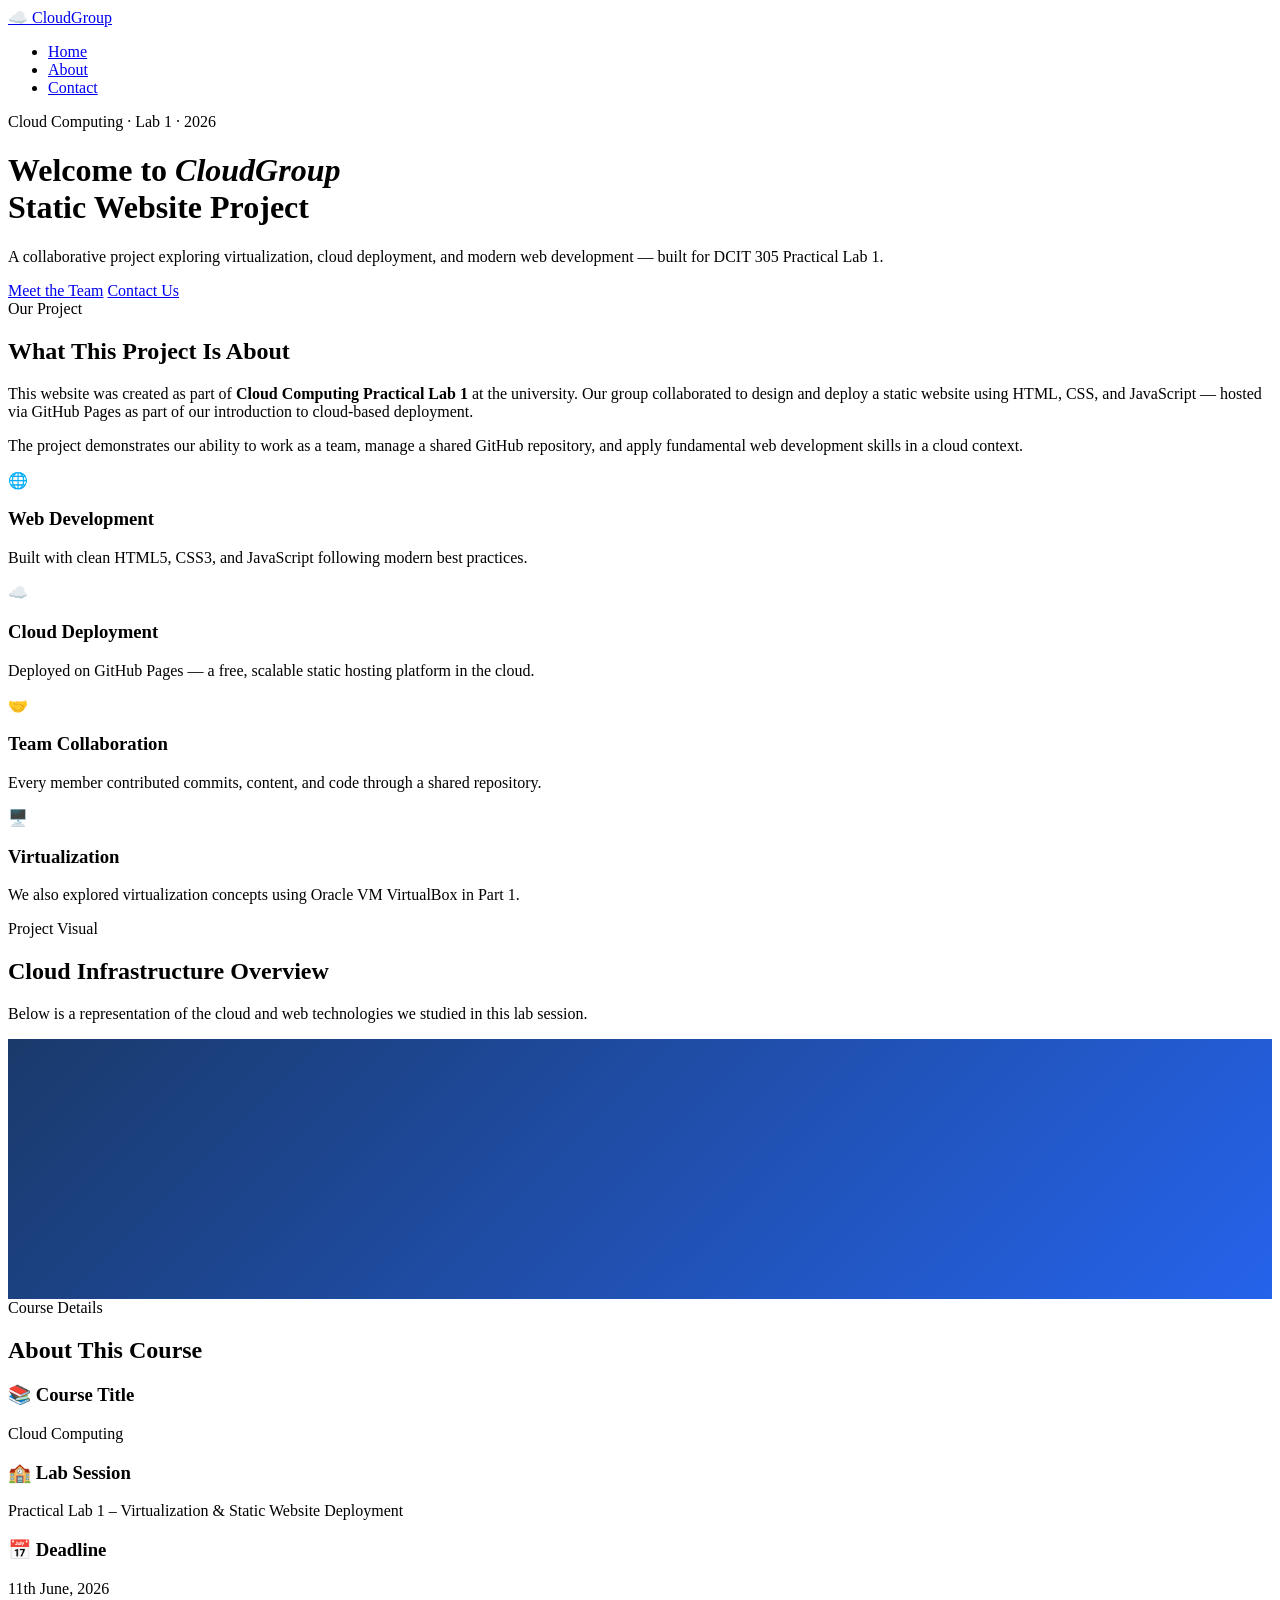
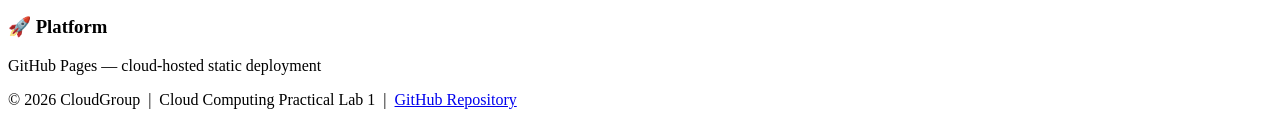
==== index.html @ 9d515b61 "Add files via upload" ====
<!DOCTYPE html>
<html lang="en">
<head>
  <meta charset="UTF-8" />
  <meta name="viewport" content="width=device-width, initial-scale=1.0" />
  <title>CloudGroup – Home</title>
  <link rel="stylesheet" href="style.css" />
</head>
<body>

  <!-- NAV -->
  <nav>
    <a class="nav-logo" href="index.html">☁️ <span>CloudGroup</span></a>
    <ul>
      <li><a href="index.html" class="active">Home</a></li>
      <li><a href="about.html">About</a></li>
      <li><a href="contact.html">Contact</a></li>
    </ul>
  </nav>

  <!-- HERO -->
  <div class="hero">
    <div class="hero-badge">Cloud Computing · Lab 1 · 2026</div>
    <h1>Welcome to <em>CloudGroup</em><br>Static Website Project</h1>
    <p>A collaborative project exploring virtualization, cloud deployment, and modern web development — built for DCIT 305 Practical Lab 1.</p>
    <div class="hero-btns">
      <a href="about.html" class="btn btn-primary">Meet the Team</a>
      <a href="contact.html" class="btn btn-outline">Contact Us</a>
    </div>
  </div>

  <!-- ABOUT SECTION -->
  <section>
    <div class="container">
      <div class="section-label">Our Project</div>
      <h2>What This Project Is About</h2>
      <p>
        This website was created as part of <strong>Cloud Computing Practical Lab 1</strong> at the university.
        Our group collaborated to design and deploy a static website using HTML, CSS, and JavaScript — hosted
        via GitHub Pages as part of our introduction to cloud-based deployment.
      </p>
      <p>
        The project demonstrates our ability to work as a team, manage a shared GitHub repository,
        and apply fundamental web development skills in a cloud context.
      </p>

      <div class="cards">
        <div class="card">
          <div class="card-icon">🌐</div>
          <h3>Web Development</h3>
          <p>Built with clean HTML5, CSS3, and JavaScript following modern best practices.</p>
        </div>
        <div class="card">
          <div class="card-icon">☁️</div>
          <h3>Cloud Deployment</h3>
          <p>Deployed on GitHub Pages — a free, scalable static hosting platform in the cloud.</p>
        </div>
        <div class="card">
          <div class="card-icon">🤝</div>
          <h3>Team Collaboration</h3>
          <p>Every member contributed commits, content, and code through a shared repository.</p>
        </div>
        <div class="card">
          <div class="card-icon">🖥️</div>
          <h3>Virtualization</h3>
          <p>We also explored virtualization concepts using Oracle VM VirtualBox in Part 1.</p>
        </div>
      </div>
    </div>
  </section>

  <!-- IMAGE SECTION -->
  <section>
    <div class="container">
      <div class="section-label">Project Visual</div>
      <h2>Cloud Infrastructure Overview</h2>
      <p>Below is a representation of the cloud and web technologies we studied in this lab session.</p>
      <img
        src="images/image.jpg"
        alt="Cloud computing and web development illustration"
        class="project-img"
        onerror="this.style.background='linear-gradient(135deg,#1a3a6b,#2563eb)';this.style.height='260px';this.alt='';this.style.display='block';"
      />
    </div>
  </section>

  <!-- COURSE INFO -->
  <section>
    <div class="container">
      <div class="section-label">Course Details</div>
      <h2>About This Course</h2>
      <div class="cards">
        <div class="card">
          <h3>📚 Course Title</h3>
          <p>Cloud Computing</p>
        </div>
        <div class="card">
          <h3>🏫 Lab Session</h3>
          <p>Practical Lab 1 – Virtualization &amp; Static Website Deployment</p>
        </div>
        <div class="card">
          <h3>📅 Deadline</h3>
          <p>11th June, 2026</p>
        </div>
        <div class="card">
          <h3>🚀 Platform</h3>
          <p>GitHub Pages — cloud-hosted static deployment</p>
        </div>
      </div>
    </div>
  </section>

  <footer>
    <p>© 2026 CloudGroup &nbsp;|&nbsp; Cloud Computing Practical Lab 1 &nbsp;|&nbsp;
       <a href="https://github.com" target="_blank">GitHub Repository</a>
    </p>
  </footer>

</body>
</html>
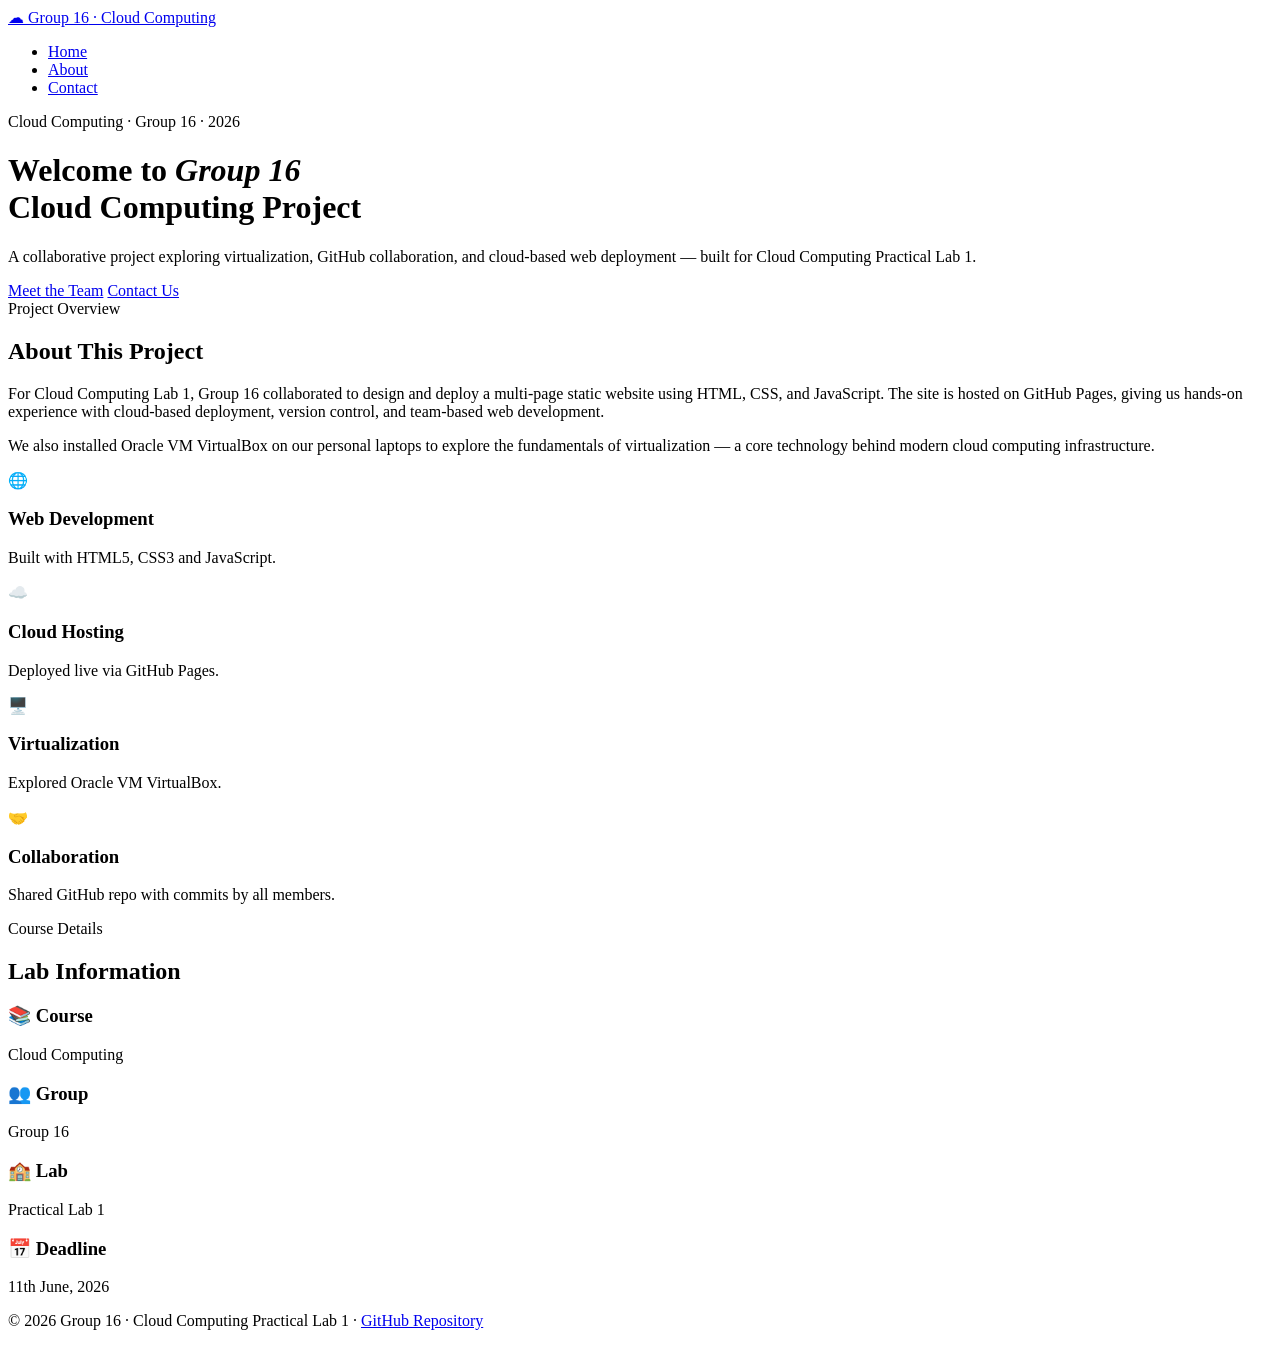
==== commit 2d1f7e0c: "Add files via upload" ====
--- a/index.html
+++ b/index.html
@@ -1,120 +1,57 @@
 <!DOCTYPE html>
 <html lang="en">
 <head>
-  <meta charset="UTF-8" />
-  <meta name="viewport" content="width=device-width, initial-scale=1.0" />
-  <title>CloudGroup – Home</title>
-  <link rel="stylesheet" href="style.css" />
+  <meta charset="UTF-8"/>
+  <meta name="viewport" content="width=device-width, initial-scale=1.0"/>
+  <title>Group 16 – Cloud Computing</title>
+  <link rel="stylesheet" href="style.css"/>
 </head>
 <body>
-
-  <!-- NAV -->
-  <nav>
-    <a class="nav-logo" href="index.html">☁️ <span>CloudGroup</span></a>
-    <ul>
-      <li><a href="index.html" class="active">Home</a></li>
-      <li><a href="about.html">About</a></li>
-      <li><a href="contact.html">Contact</a></li>
-    </ul>
-  </nav>
-
-  <!-- HERO -->
-  <div class="hero">
-    <div class="hero-badge">Cloud Computing · Lab 1 · 2026</div>
-    <h1>Welcome to <em>CloudGroup</em><br>Static Website Project</h1>
-    <p>A collaborative project exploring virtualization, cloud deployment, and modern web development — built for DCIT 305 Practical Lab 1.</p>
-    <div class="hero-btns">
-      <a href="about.html" class="btn btn-primary">Meet the Team</a>
-      <a href="contact.html" class="btn btn-outline">Contact Us</a>
+<nav>
+  <a class="nav-logo" href="index.html">☁ <span>Group 16</span> · Cloud Computing</a>
+  <ul>
+    <li><a href="index.html" class="active">Home</a></li>
+    <li><a href="about.html">About</a></li>
+    <li><a href="contact.html">Contact</a></li>
+  </ul>
+</nav>
+<div class="hero">
+  <div class="hero-badge">Cloud Computing · Group 16 · 2026</div>
+  <h1>Welcome to <em>Group 16</em><br>Cloud Computing Project</h1>
+  <p>A collaborative project exploring virtualization, GitHub collaboration, and cloud-based web deployment — built for Cloud Computing Practical Lab 1.</p>
+  <div class="hero-btns">
+    <a href="about.html" class="btn btn-primary">Meet the Team</a>
+    <a href="contact.html" class="btn btn-outline">Contact Us</a>
+  </div>
+</div>
+<section>
+  <div class="container">
+    <div class="section-label">Project Overview</div>
+    <h2>About This Project</h2>
+    <p>For Cloud Computing Lab 1, Group 16 collaborated to design and deploy a multi-page static website using HTML, CSS, and JavaScript. The site is hosted on GitHub Pages, giving us hands-on experience with cloud-based deployment, version control, and team-based web development.</p>
+    <p>We also installed Oracle VM VirtualBox on our personal laptops to explore the fundamentals of virtualization — a core technology behind modern cloud computing infrastructure.</p>
+    <div class="cards">
+      <div class="card"><div class="card-icon">🌐</div><h3>Web Development</h3><p>Built with HTML5, CSS3 and JavaScript.</p></div>
+      <div class="card"><div class="card-icon">☁️</div><h3>Cloud Hosting</h3><p>Deployed live via GitHub Pages.</p></div>
+      <div class="card"><div class="card-icon">🖥️</div><h3>Virtualization</h3><p>Explored Oracle VM VirtualBox.</p></div>
+      <div class="card"><div class="card-icon">🤝</div><h3>Collaboration</h3><p>Shared GitHub repo with commits by all members.</p></div>
     </div>
   </div>
-
-  <!-- ABOUT SECTION -->
-  <section>
-    <div class="container">
-      <div class="section-label">Our Project</div>
-      <h2>What This Project Is About</h2>
-      <p>
-        This website was created as part of <strong>Cloud Computing Practical Lab 1</strong> at the university.
-        Our group collaborated to design and deploy a static website using HTML, CSS, and JavaScript — hosted
-        via GitHub Pages as part of our introduction to cloud-based deployment.
-      </p>
-      <p>
-        The project demonstrates our ability to work as a team, manage a shared GitHub repository,
-        and apply fundamental web development skills in a cloud context.
-      </p>
-
-      <div class="cards">
-        <div class="card">
-          <div class="card-icon">🌐</div>
-          <h3>Web Development</h3>
-          <p>Built with clean HTML5, CSS3, and JavaScript following modern best practices.</p>
-        </div>
-        <div class="card">
-          <div class="card-icon">☁️</div>
-          <h3>Cloud Deployment</h3>
-          <p>Deployed on GitHub Pages — a free, scalable static hosting platform in the cloud.</p>
-        </div>
-        <div class="card">
-          <div class="card-icon">🤝</div>
-          <h3>Team Collaboration</h3>
-          <p>Every member contributed commits, content, and code through a shared repository.</p>
-        </div>
-        <div class="card">
-          <div class="card-icon">🖥️</div>
-          <h3>Virtualization</h3>
-          <p>We also explored virtualization concepts using Oracle VM VirtualBox in Part 1.</p>
-        </div>
-      </div>
+</section>
+<section>
+  <div class="container">
+    <div class="section-label">Course Details</div>
+    <h2>Lab Information</h2>
+    <div class="cards">
+      <div class="card"><h3>📚 Course</h3><p>Cloud Computing</p></div>
+      <div class="card"><h3>👥 Group</h3><p>Group 16</p></div>
+      <div class="card"><h3>🏫 Lab</h3><p>Practical Lab 1</p></div>
+      <div class="card"><h3>📅 Deadline</h3><p>11th June, 2026</p></div>
     </div>
-  </section>
-
-  <!-- IMAGE SECTION -->
-  <section>
-    <div class="container">
-      <div class="section-label">Project Visual</div>
-      <h2>Cloud Infrastructure Overview</h2>
-      <p>Below is a representation of the cloud and web technologies we studied in this lab session.</p>
-      <img
-        src="images/image.jpg"
-        alt="Cloud computing and web development illustration"
-        class="project-img"
-        onerror="this.style.background='linear-gradient(135deg,#1a3a6b,#2563eb)';this.style.height='260px';this.alt='';this.style.display='block';"
-      />
-    </div>
-  </section>
-
-  <!-- COURSE INFO -->
-  <section>
-    <div class="container">
-      <div class="section-label">Course Details</div>
-      <h2>About This Course</h2>
-      <div class="cards">
-        <div class="card">
-          <h3>📚 Course Title</h3>
-          <p>Cloud Computing</p>
-        </div>
-        <div class="card">
-          <h3>🏫 Lab Session</h3>
-          <p>Practical Lab 1 – Virtualization &amp; Static Website Deployment</p>
-        </div>
-        <div class="card">
-          <h3>📅 Deadline</h3>
-          <p>11th June, 2026</p>
-        </div>
-        <div class="card">
-          <h3>🚀 Platform</h3>
-          <p>GitHub Pages — cloud-hosted static deployment</p>
-        </div>
-      </div>
-    </div>
-  </section>
-
-  <footer>
-    <p>© 2026 CloudGroup &nbsp;|&nbsp; Cloud Computing Practical Lab 1 &nbsp;|&nbsp;
-       <a href="https://github.com" target="_blank">GitHub Repository</a>
-    </p>
-  </footer>
-
+  </div>
+</section>
+<footer>
+  <p>© 2026 Group 16 · Cloud Computing Practical Lab 1 · <a href="https://github.com" target="_blank">GitHub Repository</a></p>
+</footer>
 </body>
 </html>
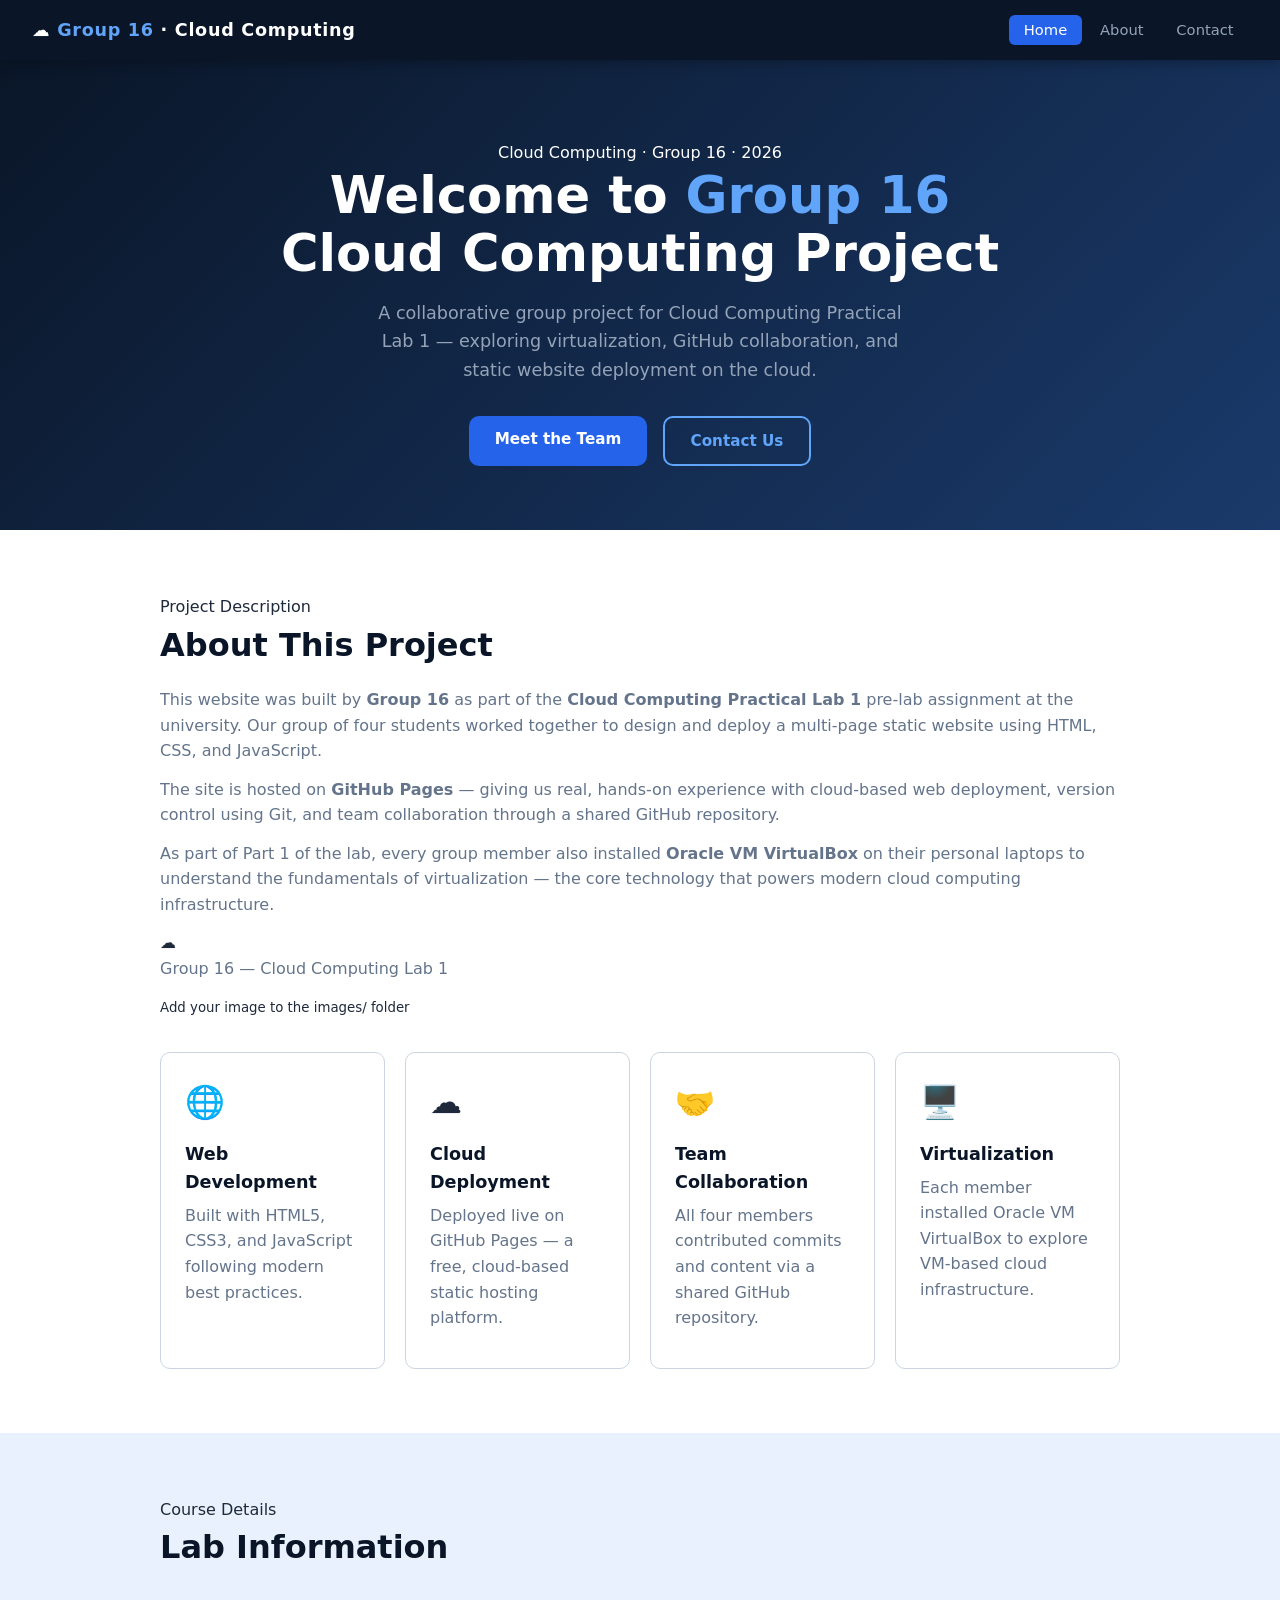
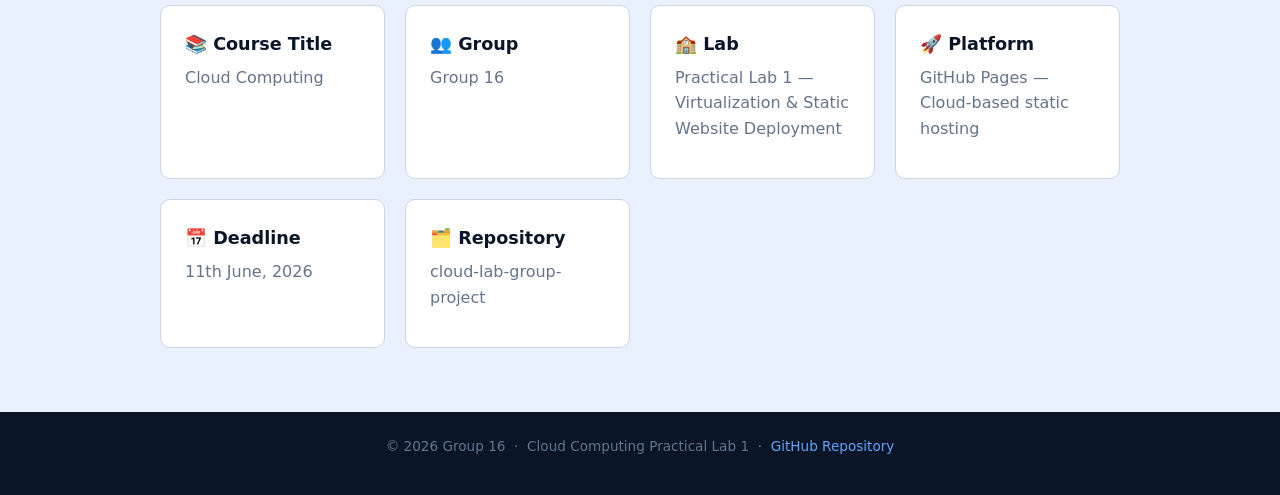
==== commit dd9d1170: "Add files via upload" ====
--- a/index.html
+++ b/index.html
@@ -1,57 +1,116 @@
 <!DOCTYPE html>
 <html lang="en">
 <head>
-  <meta charset="UTF-8"/>
-  <meta name="viewport" content="width=device-width, initial-scale=1.0"/>
+  <meta charset="UTF-8" />
+  <meta name="viewport" content="width=device-width, initial-scale=1.0" />
   <title>Group 16 – Cloud Computing</title>
-  <link rel="stylesheet" href="style.css"/>
+  <link rel="stylesheet" href="style.css" />
 </head>
 <body>
-<nav>
-  <a class="nav-logo" href="index.html">☁ <span>Group 16</span> · Cloud Computing</a>
-  <ul>
-    <li><a href="index.html" class="active">Home</a></li>
-    <li><a href="about.html">About</a></li>
-    <li><a href="contact.html">Contact</a></li>
-  </ul>
-</nav>
-<div class="hero">
-  <div class="hero-badge">Cloud Computing · Group 16 · 2026</div>
-  <h1>Welcome to <em>Group 16</em><br>Cloud Computing Project</h1>
-  <p>A collaborative project exploring virtualization, GitHub collaboration, and cloud-based web deployment — built for Cloud Computing Practical Lab 1.</p>
-  <div class="hero-btns">
-    <a href="about.html" class="btn btn-primary">Meet the Team</a>
-    <a href="contact.html" class="btn btn-outline">Contact Us</a>
-  </div>
-</div>
-<section>
-  <div class="container">
-    <div class="section-label">Project Overview</div>
-    <h2>About This Project</h2>
-    <p>For Cloud Computing Lab 1, Group 16 collaborated to design and deploy a multi-page static website using HTML, CSS, and JavaScript. The site is hosted on GitHub Pages, giving us hands-on experience with cloud-based deployment, version control, and team-based web development.</p>
-    <p>We also installed Oracle VM VirtualBox on our personal laptops to explore the fundamentals of virtualization — a core technology behind modern cloud computing infrastructure.</p>
-    <div class="cards">
-      <div class="card"><div class="card-icon">🌐</div><h3>Web Development</h3><p>Built with HTML5, CSS3 and JavaScript.</p></div>
-      <div class="card"><div class="card-icon">☁️</div><h3>Cloud Hosting</h3><p>Deployed live via GitHub Pages.</p></div>
-      <div class="card"><div class="card-icon">🖥️</div><h3>Virtualization</h3><p>Explored Oracle VM VirtualBox.</p></div>
-      <div class="card"><div class="card-icon">🤝</div><h3>Collaboration</h3><p>Shared GitHub repo with commits by all members.</p></div>
+
+  <!-- NAVIGATION -->
+  <nav>
+    <a class="nav-logo" href="index.html">☁️ <span>Group 16</span> · Cloud Computing</a>
+    <ul>
+      <li><a href="index.html" class="active">Home</a></li>
+      <li><a href="about.html">About</a></li>
+      <li><a href="contact.html">Contact</a></li>
+    </ul>
+  </nav>
+
+  <!-- HERO -->
+  <div class="hero">
+    <div class="badge">Cloud Computing · Group 16 · 2026</div>
+    <h1>Welcome to <em>Group 16</em><br>Cloud Computing Project</h1>
+    <p>
+      A collaborative group project for Cloud Computing Practical Lab 1 — exploring
+      virtualization, GitHub collaboration, and static website deployment on the cloud.
+    </p>
+    <div class="hero-btns">
+      <a href="about.html" class="btn btn-primary">Meet the Team</a>
+      <a href="contact.html" class="btn btn-outline">Contact Us</a>
     </div>
   </div>
-</section>
-<section>
-  <div class="container">
-    <div class="section-label">Course Details</div>
-    <h2>Lab Information</h2>
-    <div class="cards">
-      <div class="card"><h3>📚 Course</h3><p>Cloud Computing</p></div>
-      <div class="card"><h3>👥 Group</h3><p>Group 16</p></div>
-      <div class="card"><h3>🏫 Lab</h3><p>Practical Lab 1</p></div>
-      <div class="card"><h3>📅 Deadline</h3><p>11th June, 2026</p></div>
+
+  <!-- PROJECT DESCRIPTION -->
+  <section>
+    <div class="container">
+      <div class="lbl">Project Description</div>
+      <h2>About This Project</h2>
+      <p>
+        This website was built by <strong>Group 16</strong> as part of the
+        <strong>Cloud Computing Practical Lab 1</strong> pre-lab assignment at the university.
+        Our group of four students worked together to design and deploy a multi-page static
+        website using HTML, CSS, and JavaScript.
+      </p>
+      <p>
+        The site is hosted on <strong>GitHub Pages</strong> — giving us real, hands-on
+        experience with cloud-based web deployment, version control using Git, and team
+        collaboration through a shared GitHub repository.
+      </p>
+      <p>
+        As part of Part 1 of the lab, every group member also installed
+        <strong>Oracle VM VirtualBox</strong> on their personal laptops to understand
+        the fundamentals of virtualization — the core technology that powers modern
+        cloud computing infrastructure.
+      </p>
+
+      <!-- PROJECT IMAGE -->
+      <div class="img-wrap">
+        <img
+          src="images/image.jpg"
+          alt="Cloud Computing illustration for Group 16 project"
+          onerror="this.parentElement.innerHTML='<div class=\'img-placeholder\'><span class=\'cloud-icon\'>☁️</span><p>Group 16 — Cloud Computing Lab 1</p><small>Add your image to the images/ folder</small></div>'"
+        />
+      </div>
+
+      <div class="cards">
+        <div class="card">
+          <div class="card-icon">🌐</div>
+          <h3>Web Development</h3>
+          <p>Built with HTML5, CSS3, and JavaScript following modern best practices.</p>
+        </div>
+        <div class="card">
+          <div class="card-icon">☁️</div>
+          <h3>Cloud Deployment</h3>
+          <p>Deployed live on GitHub Pages — a free, cloud-based static hosting platform.</p>
+        </div>
+        <div class="card">
+          <div class="card-icon">🤝</div>
+          <h3>Team Collaboration</h3>
+          <p>All four members contributed commits and content via a shared GitHub repository.</p>
+        </div>
+        <div class="card">
+          <div class="card-icon">🖥️</div>
+          <h3>Virtualization</h3>
+          <p>Each member installed Oracle VM VirtualBox to explore VM-based cloud infrastructure.</p>
+        </div>
+      </div>
     </div>
-  </div>
-</section>
-<footer>
-  <p>© 2026 Group 16 · Cloud Computing Practical Lab 1 · <a href="https://github.com" target="_blank">GitHub Repository</a></p>
-</footer>
+  </section>
+
+  <!-- COURSE INFO -->
+  <section class="alt">
+    <div class="container">
+      <div class="lbl">Course Details</div>
+      <h2>Lab Information</h2>
+      <div class="cards">
+        <div class="card"><h3>📚 Course Title</h3><p>Cloud Computing</p></div>
+        <div class="card"><h3>👥 Group</h3><p>Group 16</p></div>
+        <div class="card"><h3>🏫 Lab</h3><p>Practical Lab 1 — Virtualization &amp; Static Website Deployment</p></div>
+        <div class="card"><h3>🚀 Platform</h3><p>GitHub Pages — Cloud-based static hosting</p></div>
+        <div class="card"><h3>📅 Deadline</h3><p>11th June, 2026</p></div>
+        <div class="card"><h3>🗂️ Repository</h3><p>cloud-lab-group-project</p></div>
+      </div>
+    </div>
+  </section>
+
+  <!-- FOOTER -->
+  <footer>
+    <p>© 2026 Group 16 &nbsp;·&nbsp; Cloud Computing Practical Lab 1 &nbsp;·&nbsp;
+      <a href="https://github.com" target="_blank">GitHub Repository</a>
+    </p>
+  </footer>
+
 </body>
 </html>
--- a/style.css
+++ b/style.css
@@ -0,0 +1,293 @@
+/* ========== RESET & BASE ========== */
+*, *::before, *::after { box-sizing: border-box; margin: 0; padding: 0; }
+
+:root {
+  --blue-dark:  #0a1628;
+  --blue-mid:   #1a3a6b;
+  --blue-accent:#2563eb;
+  --sky:        #e8f1fd;
+  --white:      #ffffff;
+  --text:       #1e293b;
+  --muted:      #64748b;
+  --border:     #cbd5e1;
+  --radius:     10px;
+  --font-head:  'Segoe UI', system-ui, sans-serif;
+  --font-body:  'Segoe UI', system-ui, sans-serif;
+}
+
+html { scroll-behavior: smooth; }
+
+body {
+  font-family: var(--font-body);
+  color: var(--text);
+  background: var(--white);
+  line-height: 1.6;
+}
+
+/* ========== NAV ========== */
+nav {
+  background: var(--blue-dark);
+  padding: 0 2rem;
+  display: flex;
+  align-items: center;
+  justify-content: space-between;
+  height: 60px;
+  position: sticky;
+  top: 0;
+  z-index: 100;
+  box-shadow: 0 2px 12px rgba(0,0,0,0.3);
+}
+
+.nav-logo {
+  color: var(--white);
+  font-weight: 700;
+  font-size: 1.1rem;
+  letter-spacing: 0.04em;
+  text-decoration: none;
+}
+
+.nav-logo span { color: #60a5fa; }
+
+nav ul {
+  list-style: none;
+  display: flex;
+  gap: 0.25rem;
+}
+
+nav ul a {
+  color: #94a3b8;
+  text-decoration: none;
+  padding: 0.4rem 0.9rem;
+  border-radius: 6px;
+  font-size: 0.92rem;
+  font-weight: 500;
+  transition: background 0.2s, color 0.2s;
+}
+
+nav ul a:hover,
+nav ul a.active {
+  background: var(--blue-accent);
+  color: var(--white);
+}
+
+/* ========== HERO ========== */
+.hero {
+  background: linear-gradient(135deg, var(--blue-dark) 0%, var(--blue-mid) 100%);
+  color: var(--white);
+  padding: 5rem 2rem 4rem;
+  text-align: center;
+}
+
+.hero-badge {
+  display: inline-block;
+  background: rgba(96,165,250,0.18);
+  color: #93c5fd;
+  border: 1px solid rgba(96,165,250,0.35);
+  padding: 0.3rem 1rem;
+  border-radius: 999px;
+  font-size: 0.8rem;
+  letter-spacing: 0.08em;
+  text-transform: uppercase;
+  margin-bottom: 1.2rem;
+}
+
+.hero h1 {
+  font-size: clamp(2rem, 5vw, 3.2rem);
+  font-weight: 800;
+  line-height: 1.15;
+  margin-bottom: 1rem;
+}
+
+.hero h1 em {
+  font-style: normal;
+  color: #60a5fa;
+}
+
+.hero p {
+  font-size: 1.1rem;
+  color: #94a3b8;
+  max-width: 560px;
+  margin: 0 auto 2rem;
+}
+
+.hero-btns { display: flex; gap: 1rem; justify-content: center; flex-wrap: wrap; }
+
+.btn {
+  padding: 0.7rem 1.6rem;
+  border-radius: var(--radius);
+  font-size: 0.95rem;
+  font-weight: 600;
+  text-decoration: none;
+  transition: transform 0.15s, box-shadow 0.15s;
+  display: inline-block;
+}
+.btn:hover { transform: translateY(-2px); box-shadow: 0 6px 20px rgba(0,0,0,0.2); }
+
+.btn-primary { background: var(--blue-accent); color: var(--white); }
+.btn-outline  { border: 2px solid #60a5fa; color: #60a5fa; }
+.btn-outline:hover { background: #60a5fa; color: var(--blue-dark); }
+
+/* ========== SECTIONS ========== */
+section { padding: 4rem 2rem; }
+section:nth-child(even) { background: var(--sky); }
+
+.container { max-width: 960px; margin: 0 auto; }
+
+.section-label {
+  font-size: 0.78rem;
+  font-weight: 700;
+  letter-spacing: 0.12em;
+  text-transform: uppercase;
+  color: var(--blue-accent);
+  margin-bottom: 0.5rem;
+}
+
+h2 {
+  font-size: clamp(1.4rem, 3vw, 2rem);
+  font-weight: 800;
+  color: var(--blue-dark);
+  margin-bottom: 1rem;
+}
+
+h3 { font-size: 1.1rem; font-weight: 700; margin-bottom: 0.4rem; color: var(--blue-dark); }
+
+p { color: var(--muted); margin-bottom: 0.8rem; }
+
+/* ========== CARDS ========== */
+.cards {
+  display: grid;
+  grid-template-columns: repeat(auto-fit, minmax(220px, 1fr));
+  gap: 1.25rem;
+  margin-top: 2rem;
+}
+
+.card {
+  background: var(--white);
+  border: 1px solid var(--border);
+  border-radius: var(--radius);
+  padding: 1.5rem;
+  transition: box-shadow 0.2s, transform 0.2s;
+}
+
+.card:hover {
+  box-shadow: 0 8px 24px rgba(37,99,235,0.12);
+  transform: translateY(-3px);
+}
+
+.card-icon {
+  font-size: 2rem;
+  margin-bottom: 0.75rem;
+}
+
+/* ========== TEAM ========== */
+.team-grid {
+  display: grid;
+  grid-template-columns: repeat(auto-fit, minmax(170px, 1fr));
+  gap: 1.25rem;
+  margin-top: 2rem;
+}
+
+.member {
+  text-align: center;
+  background: var(--white);
+  border: 1px solid var(--border);
+  border-radius: var(--radius);
+  padding: 1.5rem 1rem;
+}
+
+.member-avatar {
+  width: 64px;
+  height: 64px;
+  border-radius: 50%;
+  background: linear-gradient(135deg, var(--blue-mid), var(--blue-accent));
+  display: flex;
+  align-items: center;
+  justify-content: center;
+  font-size: 1.5rem;
+  margin: 0 auto 0.75rem;
+  color: white;
+  font-weight: 700;
+}
+
+.member h3 { font-size: 0.95rem; }
+.role-badge {
+  display: inline-block;
+  background: var(--sky);
+  color: var(--blue-accent);
+  font-size: 0.75rem;
+  font-weight: 600;
+  padding: 0.2rem 0.7rem;
+  border-radius: 999px;
+  margin-top: 0.4rem;
+}
+
+/* ========== IMAGE ========== */
+.project-img {
+  width: 100%;
+  border-radius: var(--radius);
+  max-height: 360px;
+  object-fit: cover;
+  border: 1px solid var(--border);
+}
+
+/* ========== CONTACT FORM ========== */
+.form-grid {
+  display: grid;
+  gap: 1.1rem;
+  margin-top: 2rem;
+}
+
+label { font-size: 0.88rem; font-weight: 600; color: var(--text); display: block; margin-bottom: 0.3rem; }
+
+input, textarea, select {
+  width: 100%;
+  padding: 0.7rem 0.9rem;
+  border: 1.5px solid var(--border);
+  border-radius: var(--radius);
+  font-family: var(--font-body);
+  font-size: 0.95rem;
+  color: var(--text);
+  background: var(--white);
+  transition: border-color 0.2s, box-shadow 0.2s;
+}
+
+input:focus, textarea:focus, select:focus {
+  outline: none;
+  border-color: var(--blue-accent);
+  box-shadow: 0 0 0 3px rgba(37,99,235,0.12);
+}
+
+textarea { resize: vertical; min-height: 120px; }
+
+.two-col { display: grid; grid-template-columns: 1fr 1fr; gap: 1rem; }
+
+/* ========== INFO BOX ========== */
+.info-box {
+  background: var(--blue-dark);
+  color: var(--white);
+  border-radius: var(--radius);
+  padding: 2rem;
+  margin-top: 2rem;
+}
+.info-box h3 { color: #60a5fa; margin-bottom: 1rem; }
+.info-item { display: flex; gap: 0.75rem; align-items: flex-start; margin-bottom: 0.9rem; }
+.info-item .ico { font-size: 1.2rem; margin-top: 0.1rem; }
+.info-item p { color: #cbd5e1; margin: 0; font-size: 0.9rem; }
+.info-item strong { color: white; display: block; font-size: 0.88rem; }
+
+/* ========== FOOTER ========== */
+footer {
+  background: var(--blue-dark);
+  color: #64748b;
+  text-align: center;
+  padding: 1.5rem 2rem;
+  font-size: 0.85rem;
+}
+
+footer a { color: #60a5fa; text-decoration: none; }
+
+/* ========== RESPONSIVE ========== */
+@media (max-width: 600px) {
+  .two-col { grid-template-columns: 1fr; }
+  nav ul a { padding: 0.35rem 0.6rem; font-size: 0.85rem; }
+}
